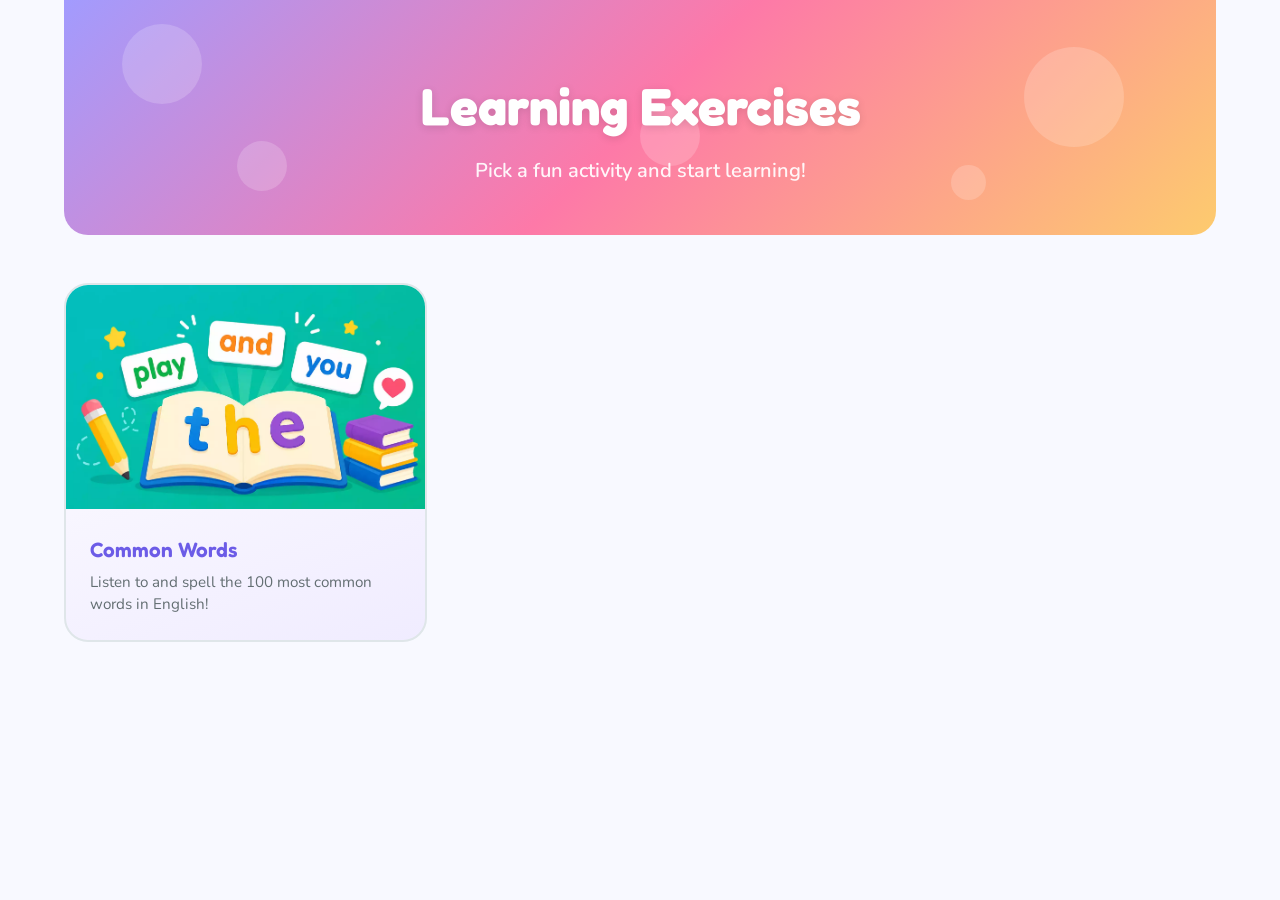
==== index.html @ 99190f54 "formatting Signed-off-by: temphemp <206565415+temphemp@users.noreply.github.com>" ====
<!doctype html>
<html lang="en">
    <head>
        <meta charset="UTF-8" />
        <meta name="viewport" content="width=device-width, initial-scale=1.0" />
        <title>Learning Exercises</title>
        <link rel="preconnect" href="https://fonts.googleapis.com" />
        <link rel="preconnect" href="https://fonts.gstatic.com" crossorigin />
        <link href="https://fonts.googleapis.com/css2?family=Fredoka:wght@400;500;600;700&family=Nunito:wght@400;600;700;800&display=swap" rel="stylesheet" />
        <link rel="stylesheet" href="style.css" />
    </head>
    <body>
        <div class="page-wrapper">
            <header class="hero">
                <div class="hero-bubbles">
                    <span class="bubble bubble-1"></span>
                    <span class="bubble bubble-2"></span>
                    <span class="bubble bubble-3"></span>
                    <span class="bubble bubble-4"></span>
                    <span class="bubble bubble-5"></span>
                </div>
                <h1 class="hero-title">Learning Exercises</h1>
                <p class="hero-subtitle">Pick a fun activity and start learning!</p>
            </header>

            <main class="card-grid">
                <article class="exercise-card">
                    <div class="card-image-wrapper">
                        <img src=".images/card-img/common-words.webp" alt="Common Words" class="card-image" />
                    </div>
                    <div class="card-body">
                        <h2 class="card-title">Common Words</h2>
                        <p class="card-description">Listen to and spell the 100 most common words in English!</p>
                    </div>
                </article>
            </main>
        </div>

        <script src="script.js"></script>
    </body>
</html>
---- style.css ----
/* ==========================================================
   Learning Site – Fun & Bubbly Theme
   ==========================================================
   Style tokens and patterns for a kid-friendly experience.
   See style-guide.md for full documentation.
   ========================================================== */

/* ---------- CSS Custom Properties (Design Tokens) ---------- */
:root {
  /* Primary palette – bright & cheerful */
  --color-primary:       #6C5CE7;
  --color-primary-light: #A29BFE;
  --color-primary-dark:  #5A4BD1;

  /* Accent palette – punchy pops */
  --color-accent-pink:   #FD79A8;
  --color-accent-yellow: #FDCB6E;
  --color-accent-green:  #00CEC9;
  --color-accent-orange: #E17055;
  --color-accent-blue:   #74B9FF;

  /* Neutrals */
  --color-bg:            #F8F9FF;
  --color-surface:       #FFFFFF;
  --color-text:          #2D3436;
  --color-text-muted:    #636E72;
  --color-border:        #DFE6E9;

  /* Gradients */
  --gradient-hero:  linear-gradient(135deg, #A29BFE 0%, #FD79A8 50%, #FDCB6E 100%);
  --gradient-card:  linear-gradient(160deg, #ffffff 0%, #f0ecff 100%);

  /* Typography */
  --font-heading: 'Fredoka', 'Nunito', sans-serif;
  --font-body:    'Nunito', 'Segoe UI', sans-serif;

  /* Spacing scale (8 px base) */
  --space-xs:  0.25rem;   /*  4 px */
  --space-sm:  0.5rem;    /*  8 px */
  --space-md:  1rem;      /* 16 px */
  --space-lg:  1.5rem;    /* 24 px */
  --space-xl:  2rem;      /* 32 px */
  --space-2xl: 3rem;      /* 48 px */
  --space-3xl: 4rem;      /* 64 px */

  /* Border radius – soft & round */
  --radius-sm:   0.5rem;
  --radius-md:   1rem;
  --radius-lg:   1.5rem;
  --radius-full: 50%;

  /* Shadows – layered for depth */
  --shadow-sm:   0 2px 4px rgba(0,0,0,0.06);
  --shadow-md:   0 4px 12px rgba(108,92,231,0.12);
  --shadow-lg:   0 8px 24px rgba(108,92,231,0.18);
  --shadow-pop:  0 12px 32px rgba(253,121,168,0.22);

  /* Transitions */
  --ease-bounce: cubic-bezier(0.34, 1.56, 0.64, 1);
  --transition-base: 0.3s var(--ease-bounce);
}

/* ---------- Reset & Base ---------- */
*,
*::before,
*::after {
  margin: 0;
  padding: 0;
  box-sizing: border-box;
}

html {
  font-size: 16px;
  scroll-behavior: smooth;
}

body {
  font-family: var(--font-body);
  background-color: var(--color-bg);
  color: var(--color-text);
  line-height: 1.6;
  -webkit-font-smoothing: antialiased;
  min-height: 100vh;
}

img {
  display: block;
  max-width: 100%;
  height: auto;
}

/* ---------- Page Wrapper ---------- */
.page-wrapper {
  max-width: 1200px;
  margin: 0 auto;
  padding: 0 var(--space-lg);
}

/* ---------- Hero / Header ---------- */
.hero {
  position: relative;
  text-align: center;
  padding: var(--space-3xl) var(--space-lg) var(--space-2xl);
  overflow: hidden;
  border-radius: 0 0 var(--radius-lg) var(--radius-lg);
  background: var(--gradient-hero);
  margin-bottom: var(--space-2xl);
}

.hero-title {
  font-family: var(--font-heading);
  font-size: clamp(2rem, 5vw, 3.25rem);
  font-weight: 700;
  color: #fff;
  text-shadow: 0 2px 8px rgba(0,0,0,0.12);
  position: relative;
  z-index: 2;
}

.hero-subtitle {
  font-family: var(--font-body);
  font-size: clamp(1rem, 2.5vw, 1.25rem);
  font-weight: 600;
  color: rgba(255,255,255,0.92);
  margin-top: var(--space-sm);
  position: relative;
  z-index: 2;
}

/* Floating bubble decorations */
.hero-bubbles {
  position: absolute;
  inset: 0;
  pointer-events: none;
  z-index: 1;
}

.bubble {
  position: absolute;
  border-radius: var(--radius-full);
  background: rgba(255,255,255,0.18);
  animation: float 6s ease-in-out infinite;
}

.bubble-1 { width: 80px; height: 80px; top: 10%; left:  5%; animation-delay: 0s;   }
.bubble-2 { width: 50px; height: 50px; top: 60%; left: 15%; animation-delay: 1.2s; }
.bubble-3 { width:100px; height:100px; top: 20%; right: 8%; animation-delay: 0.6s; }
.bubble-4 { width: 35px; height: 35px; top: 70%; right:20%; animation-delay: 2s;   }
.bubble-5 { width: 60px; height: 60px; top: 45%; left: 50%; animation-delay: 1.6s; }

@keyframes float {
  0%, 100% { transform: translateY(0) scale(1);   }
  50%      { transform: translateY(-18px) scale(1.05); }
}

/* ---------- Card Grid ---------- */
.card-grid {
  display: grid;
  grid-template-columns: repeat(auto-fill, minmax(280px, 1fr));
  gap: var(--space-xl);
  padding-bottom: var(--space-3xl);
}

/* ---------- Exercise Card ---------- */
.exercise-card {
  background: var(--gradient-card);
  border: 2px solid var(--color-border);
  border-radius: var(--radius-lg);
  overflow: hidden;
  transition: transform var(--transition-base),
              box-shadow var(--transition-base),
              border-color var(--transition-base);
  cursor: pointer;
}

.exercise-card:hover {
  transform: translateY(-6px) scale(1.02);
  box-shadow: var(--shadow-pop);
  border-color: var(--color-primary-light);
}

.exercise-card:active {
  transform: translateY(-2px) scale(0.99);
}

/* Card image area */
.card-image-wrapper {
  width: 100%;
  aspect-ratio: 16 / 10;
  overflow: hidden;
  background: var(--color-bg);
  display: flex;
  align-items: center;
  justify-content: center;
}

.card-image {
  width: 100%;
  height: 100%;
  object-fit: cover;
  transition: transform var(--transition-base);
}

.exercise-card:hover .card-image {
  transform: scale(1.08);
}

/* Card body */
.card-body {
  padding: var(--space-lg);
}

.card-title {
  font-family: var(--font-heading);
  font-size: 1.3rem;
  font-weight: 600;
  color: var(--color-primary);
  margin-bottom: var(--space-xs);
}

.card-description {
  font-size: 0.95rem;
  color: var(--color-text-muted);
  line-height: 1.5;
}

/* Card accent stripe (top colour per card via data attribute) */
.exercise-card:nth-child(6n+1) .card-image-wrapper { background: linear-gradient(135deg, #DFE6FF, #F0ECFF); }
.exercise-card:nth-child(6n+2) .card-image-wrapper { background: linear-gradient(135deg, #FFE0EC, #FFF0F5); }
.exercise-card:nth-child(6n+3) .card-image-wrapper { background: linear-gradient(135deg, #E0F8F7, #F0FFFE); }
.exercise-card:nth-child(6n+4) .card-image-wrapper { background: linear-gradient(135deg, #FFF4D6, #FFFDF0); }
.exercise-card:nth-child(6n+5) .card-image-wrapper { background: linear-gradient(135deg, #DFF6FF, #F0FBFF); }
.exercise-card:nth-child(6n+6) .card-image-wrapper { background: linear-gradient(135deg, #FFE8D6, #FFF5EE); }

/* Alternate card title colours for variety */
.exercise-card:nth-child(6n+2) .card-title { color: var(--color-accent-pink);   }
.exercise-card:nth-child(6n+3) .card-title { color: var(--color-accent-green);  }
.exercise-card:nth-child(6n+4) .card-title { color: var(--color-accent-yellow); }
.exercise-card:nth-child(6n+5) .card-title { color: var(--color-accent-blue);   }
.exercise-card:nth-child(6n+6) .card-title { color: var(--color-accent-orange); }

/* ---------- Responsive ---------- */
@media (max-width: 640px) {
  .hero {
    padding: var(--space-2xl) var(--space-md) var(--space-xl);
  }

  .card-grid {
    grid-template-columns: 1fr;
    gap: var(--space-lg);
  }
}

@media (min-width: 641px) and (max-width: 960px) {
  .card-grid {
    grid-template-columns: repeat(2, 1fr);
  }
}
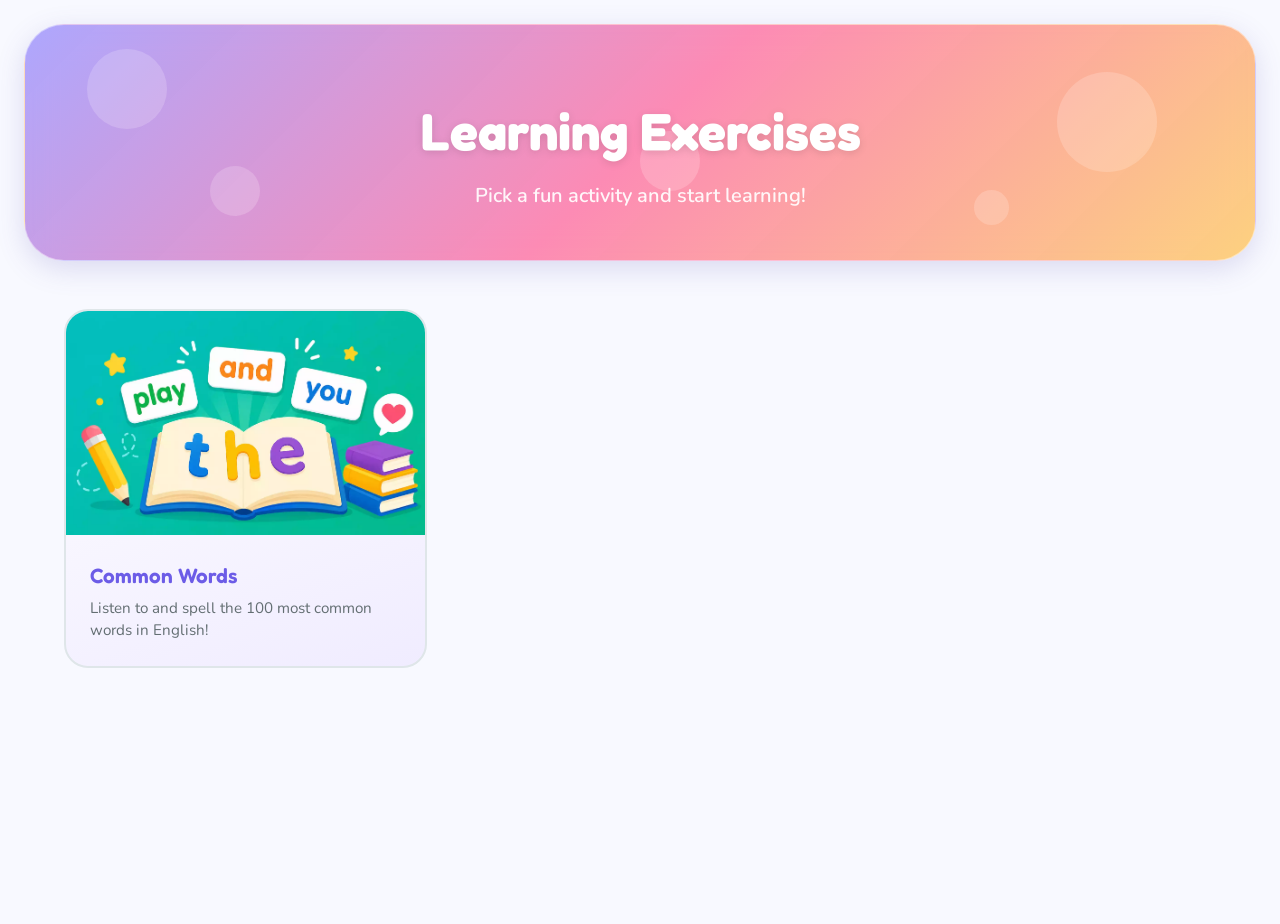
==== commit d3bd7212: "codex header sticky and collapse Signed-off-by: temphemp <206565415+temphemp@users.noreply.github.co" ====
--- a/index.html
+++ b/index.html
@@ -11,7 +11,7 @@
     </head>
     <body>
         <div class="page-wrapper">
-            <header class="hero">
+            <header class="hero" tabindex="0" role="button" aria-expanded="true" aria-label="Learning Exercises header. Select to expand or collapse.">
                 <div class="hero-bubbles">
                     <span class="bubble bubble-1"></span>
                     <span class="bubble bubble-2"></span>
--- a/style.css
+++ b/style.css
@@ -58,6 +58,7 @@
   /* Transitions */
   --ease-bounce: cubic-bezier(0.34, 1.56, 0.64, 1);
   --transition-base: 0.3s var(--ease-bounce);
+  --header-inset: clamp(0.75rem, 2vw, 1.5rem);
 }
 
 /* ---------- Reset & Base ---------- */
@@ -81,6 +82,9 @@
   line-height: 1.6;
   -webkit-font-smoothing: antialiased;
   min-height: 100vh;
+  overflow-x: hidden;
+  /* Keep scroll position stable while the sticky header changes height. */
+  overflow-anchor: none;
 }
 
 img {
@@ -99,12 +103,36 @@
 /* ---------- Hero / Header ---------- */
 .hero {
   position: relative;
+  z-index: 10;
+  top: var(--header-inset);
+  width: calc(100vw - (2 * var(--header-inset)));
+  margin: var(--header-inset) calc(50% - 50vw + var(--header-inset)) var(--space-2xl);
   text-align: center;
   padding: var(--space-3xl) var(--space-lg) var(--space-2xl);
   overflow: hidden;
-  border-radius: 0 0 var(--radius-lg) var(--radius-lg);
-  background: var(--gradient-hero);
-  margin-bottom: var(--space-2xl);
+  cursor: pointer;
+  border: 1px solid rgba(255, 255, 255, 0.42);
+  border-radius: clamp(1.5rem, 4vw, 2.5rem);
+  background: linear-gradient(135deg, rgba(162, 155, 254, 0.88) 0%, rgba(253, 121, 168, 0.86) 50%, rgba(253, 203, 110, 0.88) 100%);
+  box-shadow: 0 8px 28px rgba(88, 75, 170, 0.18);
+  backdrop-filter: blur(18px) saturate(130%);
+  -webkit-backdrop-filter: blur(18px) saturate(130%);
+  transition: padding 0.42s ease, border-radius 0.42s ease, margin-bottom 0.42s ease,
+              box-shadow 0.42s ease, background-color 0.42s ease;
+}
+
+@supports (position: sticky) {
+  .hero {
+    position: sticky;
+  }
+}
+
+.hero.is-collapsed {
+  padding: clamp(0.7rem, 1.6vw, 0.95rem) var(--space-lg);
+  /* A finite radius avoids the delayed, clamped animation of 999px. */
+  border-radius: 2rem;
+  margin-bottom: var(--space-lg);
+  box-shadow: 0 6px 20px rgba(88, 75, 170, 0.2);
 }
 
 .hero-title {
@@ -115,6 +143,13 @@
   text-shadow: 0 2px 8px rgba(0,0,0,0.12);
   position: relative;
   z-index: 2;
+  transition: font-size 0.42s ease, letter-spacing 0.42s ease;
+}
+
+.hero.is-collapsed .hero-title {
+  font-size: clamp(1.25rem, 2.5vw, 1.6rem);
+  line-height: 1.2;
+  letter-spacing: 0.01em;
 }
 
 .hero-subtitle {
@@ -125,6 +160,16 @@
   margin-top: var(--space-sm);
   position: relative;
   z-index: 2;
+  max-height: 4rem;
+  overflow: hidden;
+  transition: max-height 0.32s ease, margin 0.32s ease, opacity 0.22s ease, transform 0.32s ease;
+}
+
+.hero.is-collapsed .hero-subtitle {
+  max-height: 0;
+  margin-top: 0;
+  opacity: 0;
+  transform: translateY(-0.5rem);
 }
 
 /* Floating bubble decorations */
@@ -133,6 +178,11 @@
   inset: 0;
   pointer-events: none;
   z-index: 1;
+  transition: opacity 0.25s ease;
+}
+
+.hero.is-collapsed .hero-bubbles {
+  opacity: 0;
 }
 
 .bubble {
@@ -245,12 +295,33 @@
     padding: var(--space-2xl) var(--space-md) var(--space-xl);
   }
 
+  .hero.is-collapsed {
+    padding: 0.7rem var(--space-md);
+  }
+
   .card-grid {
     grid-template-columns: 1fr;
     gap: var(--space-lg);
   }
 }
 
+@media (prefers-reduced-motion: reduce) {
+  html {
+    scroll-behavior: auto;
+  }
+
+  .hero,
+  .hero-title,
+  .hero-subtitle,
+  .hero-bubbles {
+    transition: none;
+  }
+
+  .bubble {
+    animation: none;
+  }
+}
+
 @media (min-width: 641px) and (max-width: 960px) {
   .card-grid {
     grid-template-columns: repeat(2, 1fr);
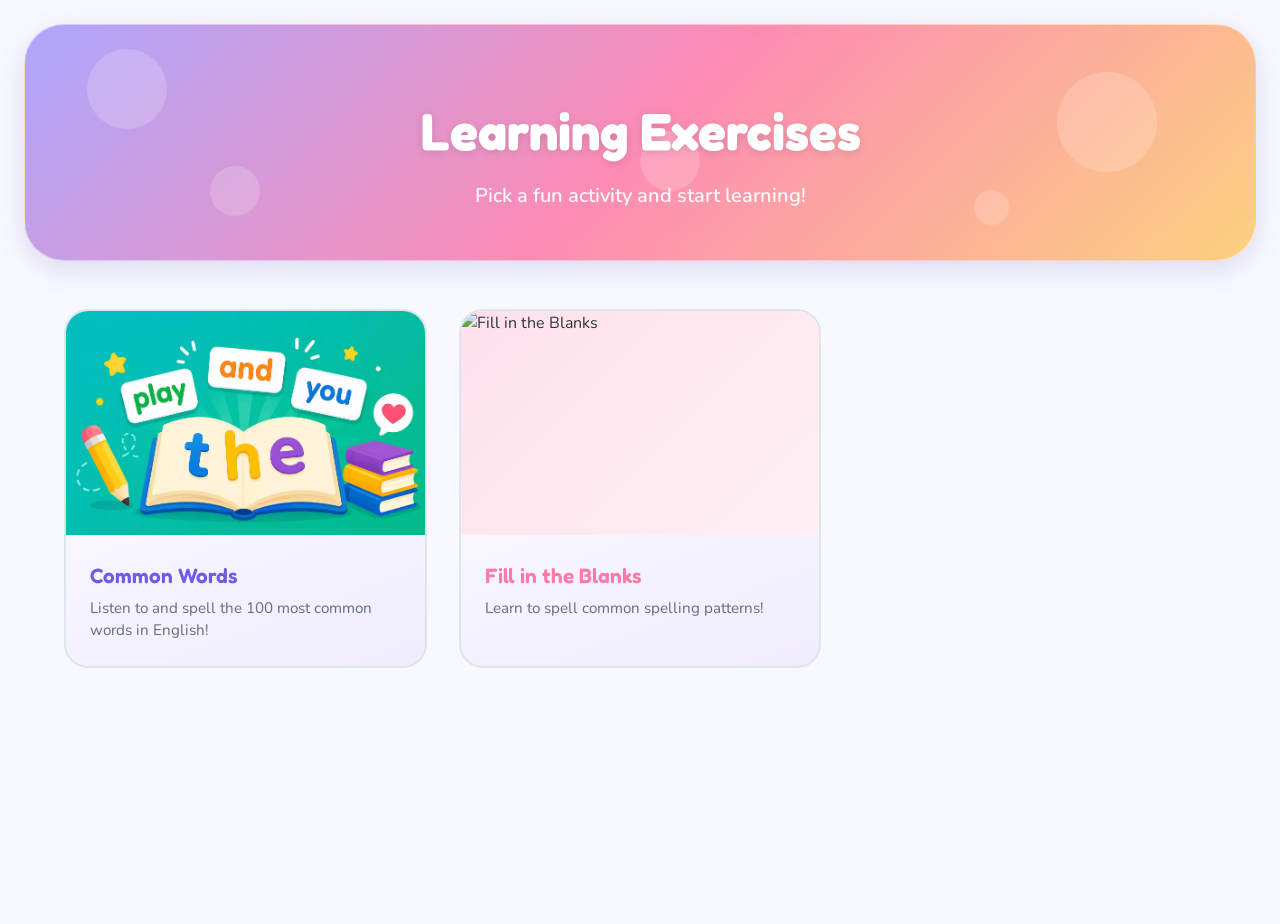
==== commit e0b25226: "fill in the blanks index page Signed-off-by: temphemp <206565415+temphemp@users.noreply.github.com>" ====
--- a/index.html
+++ b/index.html
@@ -4,6 +4,7 @@
         <meta charset="UTF-8" />
         <meta name="viewport" content="width=device-width, initial-scale=1.0" />
         <title>Learning Exercises</title>
+        <link rel="icon" href="data:image/svg+xml,<svg xmlns=%22http://www.w3.org/2000/svg%22 viewBox=%220 0 100 100%22><text y=%22.9em%22 font-size=%2290%22>📖</text></svg>" />
         <link rel="preconnect" href="https://fonts.googleapis.com" />
         <link rel="preconnect" href="https://fonts.gstatic.com" crossorigin />
         <link href="https://fonts.googleapis.com/css2?family=Fredoka:wght@400;500;600;700&family=Nunito:wght@400;600;700;800&display=swap" rel="stylesheet" />
@@ -11,31 +12,35 @@
     </head>
     <body>
         <div class="page-wrapper">
-            <header class="hero" tabindex="0" role="button" aria-expanded="true" aria-label="Learning Exercises header. Select to expand or collapse.">
-                <div class="hero-bubbles">
-                    <span class="bubble bubble-1"></span>
-                    <span class="bubble bubble-2"></span>
-                    <span class="bubble bubble-3"></span>
-                    <span class="bubble bubble-4"></span>
-                    <span class="bubble bubble-5"></span>
-                </div>
-                <h1 class="hero-title">Learning Exercises</h1>
-                <p class="hero-subtitle">Pick a fun activity and start learning!</p>
-            </header>
+            <learning-header
+                title="Learning Exercises"
+                subtitle="Pick a fun activity and start learning!"
+            ></learning-header>
 
             <main class="card-grid">
-                <article class="exercise-card">
+                <a class="exercise-card exercise-card-link" href="common-words.html" aria-label="Open the Common Words exercise">
                     <div class="card-image-wrapper">
-                        <img src=".images/card-img/common-words.webp" alt="Common Words" class="card-image" />
+                        <img src="static/images/card-img/common-words.webp" alt="Common Words" class="card-image" />
                     </div>
                     <div class="card-body">
                         <h2 class="card-title">Common Words</h2>
                         <p class="card-description">Listen to and spell the 100 most common words in English!</p>
                     </div>
-                </article>
+                </a>
+
+                <a class="exercise-card exercise-card-link" href="fill-in-the-blanks/" aria-label="Open the Fill in the Blanks exercises">
+                    <div class="card-image-wrapper">
+                        <img src="static/images/card-img/fill-in-the-blanks.webp" alt="Fill in the Blanks" class="card-image" />
+                    </div>
+                    <div class="card-body">
+                        <h2 class="card-title">Fill in the Blanks</h2>
+                        <p class="card-description">Learn to spell common spelling patterns!</p>
+                    </div>
+                </a>
             </main>
         </div>
 
-        <script src="script.js"></script>
+        <script src="components/learning-header.js" defer></script>
+        <script src="script.js" defer></script>
     </body>
 </html>
--- a/style.css
+++ b/style.css
@@ -101,12 +101,30 @@
 }
 
 /* ---------- Hero / Header ---------- */
-.hero {
+learning-header {
   position: relative;
   z-index: 10;
   top: var(--header-inset);
+  display: block;
   width: calc(100vw - (2 * var(--header-inset)));
   margin: var(--header-inset) calc(50% - 50vw + var(--header-inset)) var(--space-2xl);
+  transition: margin-bottom 0.42s ease;
+}
+
+@supports (position: sticky) {
+  learning-header {
+    position: sticky;
+  }
+}
+
+learning-header.is-collapsed {
+  margin-bottom: var(--space-lg);
+}
+
+.hero {
+  position: relative;
+  width: 100%;
+  margin: 0;
   text-align: center;
   padding: var(--space-3xl) var(--space-lg) var(--space-2xl);
   overflow: hidden;
@@ -115,23 +133,18 @@
   border-radius: clamp(1.5rem, 4vw, 2.5rem);
   background: linear-gradient(135deg, rgba(162, 155, 254, 0.88) 0%, rgba(253, 121, 168, 0.86) 50%, rgba(253, 203, 110, 0.88) 100%);
   box-shadow: 0 8px 28px rgba(88, 75, 170, 0.18);
-  backdrop-filter: blur(18px) saturate(130%);
-  -webkit-backdrop-filter: blur(18px) saturate(130%);
-  transition: padding 0.42s ease, border-radius 0.42s ease, margin-bottom 0.42s ease,
-              box-shadow 0.42s ease, background-color 0.42s ease;
-}
-
-@supports (position: sticky) {
-  .hero {
-    position: sticky;
-  }
+  backdrop-filter: blur(12px) saturate(130%);
+  -webkit-backdrop-filter: blur(12px) saturate(130%);
+  contain: layout style;
+  will-change: padding, box-shadow;
+  transition: padding 0.42s ease, border-radius 0.42s ease,
+              box-shadow 0.42s ease;
 }
 
 .hero.is-collapsed {
   padding: clamp(0.7rem, 1.6vw, 0.95rem) var(--space-lg);
   /* A finite radius avoids the delayed, clamped animation of 999px. */
   border-radius: 2rem;
-  margin-bottom: var(--space-lg);
   box-shadow: 0 6px 20px rgba(88, 75, 170, 0.2);
 }
 
@@ -143,11 +156,12 @@
   text-shadow: 0 2px 8px rgba(0,0,0,0.12);
   position: relative;
   z-index: 2;
-  transition: font-size 0.42s ease, letter-spacing 0.42s ease;
+  will-change: transform;
+  transition: transform 0.42s ease;
 }
 
 .hero.is-collapsed .hero-title {
-  font-size: clamp(1.25rem, 2.5vw, 1.6rem);
+  transform: scale(0.55);
   line-height: 1.2;
   letter-spacing: 0.01em;
 }
@@ -162,6 +176,7 @@
   z-index: 2;
   max-height: 4rem;
   overflow: hidden;
+  will-change: max-height, opacity, transform;
   transition: max-height 0.32s ease, margin 0.32s ease, opacity 0.22s ease, transform 0.32s ease;
 }
 
@@ -178,6 +193,7 @@
   inset: 0;
   pointer-events: none;
   z-index: 1;
+  will-change: opacity;
   transition: opacity 0.25s ease;
 }
 
@@ -189,6 +205,8 @@
   position: absolute;
   border-radius: var(--radius-full);
   background: rgba(255,255,255,0.18);
+  will-change: transform;
+  transform: translateZ(0);
   animation: float 6s ease-in-out infinite;
 }
 
@@ -223,6 +241,11 @@
   cursor: pointer;
 }
 
+.exercise-card-link {
+  color: inherit;
+  text-decoration: none;
+}
+
 .exercise-card:hover {
   transform: translateY(-6px) scale(1.02);
   box-shadow: var(--shadow-pop);
@@ -327,3 +350,373 @@
     grid-template-columns: repeat(2, 1fr);
   }
 }
+
+/* ---------- Common Words Exercise ---------- */
+.exercise-page {
+  max-width: 900px;
+}
+
+.exercise-intro {
+  max-width: 46rem;
+  margin: 0 auto var(--space-xl);
+  text-align: center;
+  color: var(--color-text-muted);
+  font-size: 1.05rem;
+  font-weight: 600;
+}
+
+.word-list {
+  display: grid;
+  grid-template-columns: repeat(2, minmax(0, 1fr));
+  gap: var(--space-md);
+  margin: 0;
+  padding: 0;
+  list-style: none;
+  counter-reset: common-words;
+  scroll-margin-top: 5rem;
+}
+
+.word-item {
+  display: grid;
+  grid-template-columns: 2.5rem auto minmax(5.5rem, 1fr);
+  align-items: center;
+  gap: var(--space-sm);
+  min-height: 4.5rem;
+  padding: var(--space-sm) var(--space-md);
+  border: 2px solid var(--color-border);
+  border-radius: var(--radius-md);
+  background: var(--color-surface);
+  box-shadow: var(--shadow-sm);
+  counter-increment: common-words;
+}
+
+.word-item.is-revealed {
+  grid-template-columns: 2.5rem auto minmax(0, 1fr) auto;
+  min-height: 4rem;
+}
+
+.word-item::before {
+  content: counter(common-words);
+  display: grid;
+  width: 2.25rem;
+  height: 2.25rem;
+  place-items: center;
+  border-radius: var(--radius-full);
+  color: var(--color-primary-dark);
+  background: #f0ecff;
+  font-family: var(--font-heading);
+  font-weight: 700;
+}
+
+.speak-button {
+  display: inline-grid;
+  width: 2.75rem;
+  height: 2.75rem;
+  place-items: center;
+  border: 0;
+  border-radius: var(--radius-full);
+  color: #fff;
+  background: var(--color-primary);
+  box-shadow: var(--shadow-md);
+  cursor: pointer;
+  transition: transform var(--transition-base), background-color var(--transition-base), box-shadow var(--transition-base);
+}
+
+.speak-button:hover,
+.speak-button:focus-visible {
+  background: var(--color-primary-dark);
+  box-shadow: var(--shadow-pop);
+  transform: translateY(-2px) scale(1.07);
+}
+
+.speak-button:active,
+.speak-button.is-speaking {
+  background: var(--color-accent-pink);
+  transform: scale(0.96);
+}
+
+.word-answer {
+  grid-column: 3;
+  grid-row: 1;
+  color: var(--color-text);
+  font-family: var(--font-heading);
+  font-size: clamp(1.35rem, 3vw, 1.75rem);
+  font-weight: 600;
+  letter-spacing: 0.03em;
+  text-align: center;
+}
+
+.answer-actions {
+  display: flex;
+  grid-column: 4;
+  grid-row: 1;
+  gap: var(--space-xs);
+}
+
+.answer-choice {
+  display: grid;
+  width: 2.5rem;
+  height: 2.5rem;
+  place-items: center;
+  border: 2px solid currentColor;
+  border-radius: var(--radius-full);
+  background: var(--color-surface);
+  box-shadow: var(--shadow-sm);
+  cursor: pointer;
+  font-family: var(--font-heading);
+  font-size: 1.35rem;
+  font-weight: 700;
+  line-height: 1;
+  transition: transform var(--transition-base), background-color var(--transition-base), color var(--transition-base), opacity var(--transition-base);
+}
+
+.answer-choice:hover,
+.answer-choice:focus-visible {
+  transform: scale(1.1);
+}
+
+.answer-choice--correct {
+  color: #008f8b;
+}
+
+.answer-choice--incorrect {
+  color: #c65b45;
+}
+
+.answer-choice.is-selected {
+  color: #fff;
+  transform: scale(1.05);
+}
+
+.answer-choice--correct.is-selected {
+  background: var(--color-accent-green);
+}
+
+.answer-choice--incorrect.is-selected {
+  background: var(--color-accent-orange);
+}
+
+.answer-choice:disabled:not(.is-selected) {
+  border-color: #c8d0d3;
+  color: #aab4b8;
+  background: #f3f5f6;
+  box-shadow: none;
+  cursor: not-allowed;
+  opacity: 0.75;
+}
+
+.word-item.needs-marking {
+  border-color: var(--color-accent-orange);
+  background: #fff8ed;
+  box-shadow: 0 0 0 4px rgba(225, 112, 85, 0.16), var(--shadow-sm);
+}
+
+.word-item.needs-marking:focus {
+  outline: 3px solid var(--color-accent-orange);
+  outline-offset: 3px;
+}
+
+.reveal-area {
+  display: flex;
+  justify-content: center;
+  flex-wrap: wrap;
+  gap: var(--space-md);
+  padding: var(--space-2xl) 0 var(--space-3xl);
+}
+
+.btn {
+  display: inline-flex;
+  align-items: center;
+  justify-content: center;
+  gap: var(--space-sm);
+  min-height: 3rem;
+  padding: var(--space-sm) var(--space-lg);
+  border: 0;
+  border-radius: 999px;
+  color: #fff;
+  background: var(--color-primary);
+  box-shadow: var(--shadow-md);
+  cursor: pointer;
+  font-family: var(--font-heading);
+  font-size: 1.05rem;
+  font-weight: 600;
+  transition: all var(--transition-base);
+}
+
+.btn:hover,
+.btn:focus-visible {
+  background: var(--color-primary-dark);
+  box-shadow: var(--shadow-pop);
+  transform: translateY(-2px) scale(1.04);
+}
+
+.btn:disabled {
+  background: var(--color-accent-green);
+  cursor: default;
+  opacity: 1;
+  transform: none;
+}
+
+.btn--tally:disabled {
+  background: var(--color-primary-light);
+  color: rgba(255, 255, 255, 0.82);
+}
+
+.score-dialog {
+  position: fixed;
+  inset: 0;
+  width: min(90vw, 32rem);
+  max-height: calc(100vh - 2rem);
+  margin: auto;
+  overflow: hidden;
+  border: 0;
+  border-radius: var(--radius-lg);
+  padding: var(--space-2xl);
+  color: var(--color-text);
+  text-align: center;
+  background: var(--color-surface);
+  box-shadow: var(--shadow-lg);
+}
+
+.score-dialog > :not(.confetti-layer) {
+  position: relative;
+  z-index: 2;
+}
+
+.score-dialog::backdrop {
+  background: rgba(45, 52, 54, 0.42);
+  backdrop-filter: blur(4px);
+}
+
+.score-kicker {
+  margin-bottom: var(--space-xs);
+  color: var(--color-primary);
+  font-size: 0.95rem;
+  font-weight: 800;
+  text-transform: uppercase;
+  letter-spacing: 0.07em;
+}
+
+.score-dialog h2 {
+  position: relative;
+  font-family: var(--font-heading);
+  font-size: clamp(1.8rem, 5vw, 2.5rem);
+  line-height: 1.15;
+}
+
+.score-total {
+  position: relative;
+  margin: var(--space-sm) 0;
+  color: var(--color-accent-pink);
+  font-family: var(--font-heading);
+  font-size: clamp(2.5rem, 9vw, 4rem);
+  font-weight: 700;
+  line-height: 1;
+}
+
+.score-message {
+  position: relative;
+  margin: 0 auto var(--space-lg);
+  color: var(--color-text-muted);
+  font-size: 1.05rem;
+  font-weight: 600;
+}
+
+.dialog-close {
+  position: absolute;
+  z-index: 2;
+  top: var(--space-sm);
+  right: var(--space-sm);
+  display: grid;
+  width: 2.25rem;
+  height: 2.25rem;
+  place-items: center;
+  border: 0;
+  border-radius: var(--radius-full);
+  color: var(--color-text-muted);
+  background: #f1f0ff;
+  cursor: pointer;
+  font-size: 1.5rem;
+  line-height: 1;
+}
+
+.dialog-close:hover,
+.dialog-close:focus-visible {
+  color: #fff;
+  background: var(--color-accent-pink);
+}
+
+.confetti-layer {
+  position: absolute;
+  z-index: 1;
+  inset: 0;
+  pointer-events: none;
+}
+
+.confetti-piece {
+  position: absolute;
+  top: -1.25rem;
+  left: var(--confetti-left);
+  width: 0.6rem;
+  height: 1rem;
+  border-radius: 0.15rem;
+  background: var(--confetti-color);
+  animation: confetti-fall var(--confetti-duration) ease-in forwards;
+  animation-delay: var(--confetti-delay);
+}
+
+.sr-only {
+  position: absolute;
+  width: 1px;
+  height: 1px;
+  padding: 0;
+  margin: -1px;
+  overflow: hidden;
+  clip: rect(0, 0, 0, 0);
+  white-space: nowrap;
+  border: 0;
+}
+
+@keyframes confetti-fall {
+  to {
+    transform: translate(var(--confetti-drift), 27rem) rotate(720deg);
+    opacity: 0;
+  }
+}
+
+@media (max-width: 640px) {
+  .word-list {
+    grid-template-columns: 1fr;
+  }
+
+  .word-item {
+    grid-template-columns: 2.25rem auto minmax(5rem, 1fr);
+    min-height: 4rem;
+    padding: var(--space-sm);
+  }
+
+  .word-item.is-revealed {
+    grid-template-columns: 2.25rem auto minmax(0, 1fr) auto;
+  }
+
+  .answer-choice {
+    width: 2.25rem;
+    height: 2.25rem;
+  }
+
+  .exercise-intro {
+    font-size: 1rem;
+  }
+}
+
+@media (prefers-reduced-motion: reduce) {
+  .speak-button,
+  .btn,
+  .answer-choice {
+    transition: none;
+  }
+
+  .confetti-piece {
+    animation: none;
+  }
+}
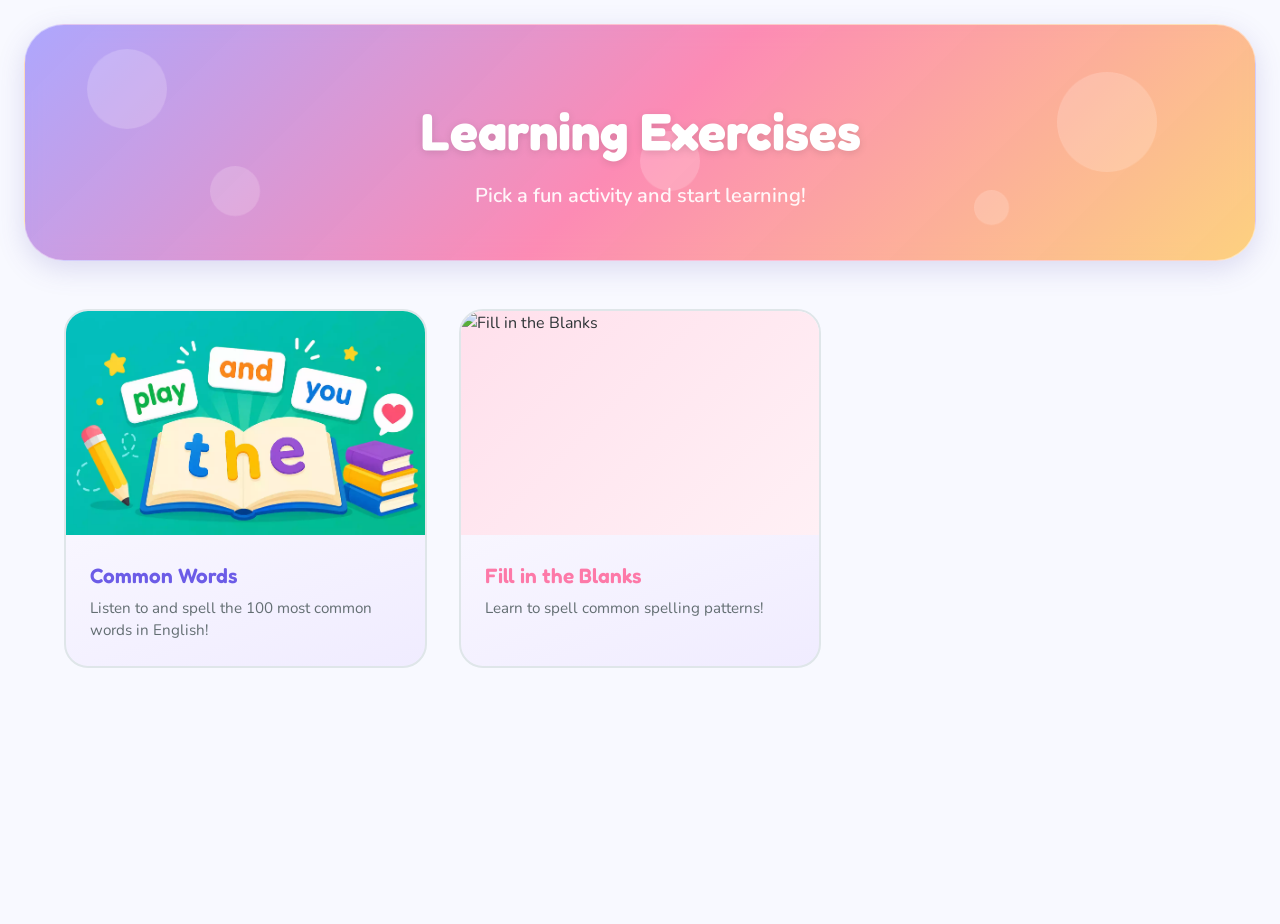
==== commit c3e8d6f8: "ending-l fitb Signed-off-by: temphemp <206565415+temphemp@users.noreply.github.com>" ====
--- a/index.html
+++ b/index.html
@@ -7,8 +7,12 @@
         <link rel="icon" href="data:image/svg+xml,<svg xmlns=%22http://www.w3.org/2000/svg%22 viewBox=%220 0 100 100%22><text y=%22.9em%22 font-size=%2290%22>📖</text></svg>" />
         <link rel="preconnect" href="https://fonts.googleapis.com" />
         <link rel="preconnect" href="https://fonts.gstatic.com" crossorigin />
+        <link rel="preload" href="style.css" as="style" />
+        <link rel="preload" href="static/images/card-img/common-words.webp" as="image" type="image/webp" fetchpriority="high" />
+        <link rel="stylesheet" href="style.css" />
         <link href="https://fonts.googleapis.com/css2?family=Fredoka:wght@400;500;600;700&family=Nunito:wght@400;600;700;800&display=swap" rel="stylesheet" />
-        <link rel="stylesheet" href="style.css" />
+        <link rel="preload" href="components/learning-header.js" as="script" />
+        <link rel="preload" href="script.js" as="script" />
     </head>
     <body>
         <div class="page-wrapper">
@@ -20,7 +24,7 @@
             <main class="card-grid">
                 <a class="exercise-card exercise-card-link" href="common-words.html" aria-label="Open the Common Words exercise">
                     <div class="card-image-wrapper">
-                        <img src="static/images/card-img/common-words.webp" alt="Common Words" class="card-image" />
+                        <img src="static/images/card-img/common-words.webp" alt="Common Words" class="card-image" fetchpriority="high" decoding="async" />
                     </div>
                     <div class="card-body">
                         <h2 class="card-title">Common Words</h2>
@@ -30,7 +34,7 @@
 
                 <a class="exercise-card exercise-card-link" href="fill-in-the-blanks/" aria-label="Open the Fill in the Blanks exercises">
                     <div class="card-image-wrapper">
-                        <img src="static/images/card-img/fill-in-the-blanks.webp" alt="Fill in the Blanks" class="card-image" />
+                        <img src="static/images/card-img/fill-in-the-blanks.webp" alt="Fill in the Blanks" class="card-image" fetchpriority="low" loading="lazy" decoding="async" />
                     </div>
                     <div class="card-body">
                         <h2 class="card-title">Fill in the Blanks</h2>
--- a/style.css
+++ b/style.css
@@ -562,30 +562,35 @@
   color: rgba(255, 255, 255, 0.82);
 }
 
-.score-dialog {
+.app-dialog {
   position: fixed;
   inset: 0;
   width: min(90vw, 32rem);
   max-height: calc(100vh - 2rem);
   margin: auto;
-  overflow: hidden;
-  border: 0;
-  border-radius: var(--radius-lg);
-  padding: var(--space-2xl);
+  overflow: auto;
+  border: 2px solid var(--color-primary-light);
+  border-radius: var(--radius-md);
+  padding: var(--space-xl);
   color: var(--color-text);
-  text-align: center;
   background: var(--color-surface);
   box-shadow: var(--shadow-lg);
 }
 
-.score-dialog > :not(.confetti-layer) {
+.app-dialog > :not(.confetti-layer):not(.dialog-close) {
   position: relative;
   z-index: 2;
 }
 
-.score-dialog::backdrop {
-  background: rgba(45, 52, 54, 0.42);
+.app-dialog::backdrop {
+  background: rgba(45, 52, 54, 0.45);
   backdrop-filter: blur(4px);
+}
+
+.score-dialog {
+  overflow: hidden;
+  padding: var(--space-2xl);
+  text-align: center;
 }
 
 .score-kicker {
@@ -624,7 +629,7 @@
 
 .dialog-close {
   position: absolute;
-  z-index: 2;
+  z-index: 3;
   top: var(--space-sm);
   right: var(--space-sm);
   display: grid;
--- a/style.css
+++ b/style.css
@@ -562,30 +562,35 @@
   color: rgba(255, 255, 255, 0.82);
 }
 
-.score-dialog {
+.app-dialog {
   position: fixed;
   inset: 0;
   width: min(90vw, 32rem);
   max-height: calc(100vh - 2rem);
   margin: auto;
-  overflow: hidden;
-  border: 0;
-  border-radius: var(--radius-lg);
-  padding: var(--space-2xl);
+  overflow: auto;
+  border: 2px solid var(--color-primary-light);
+  border-radius: var(--radius-md);
+  padding: var(--space-xl);
   color: var(--color-text);
-  text-align: center;
   background: var(--color-surface);
   box-shadow: var(--shadow-lg);
 }
 
-.score-dialog > :not(.confetti-layer) {
+.app-dialog > :not(.confetti-layer):not(.dialog-close) {
   position: relative;
   z-index: 2;
 }
 
-.score-dialog::backdrop {
-  background: rgba(45, 52, 54, 0.42);
+.app-dialog::backdrop {
+  background: rgba(45, 52, 54, 0.45);
   backdrop-filter: blur(4px);
+}
+
+.score-dialog {
+  overflow: hidden;
+  padding: var(--space-2xl);
+  text-align: center;
 }
 
 .score-kicker {
@@ -624,7 +629,7 @@
 
 .dialog-close {
   position: absolute;
-  z-index: 2;
+  z-index: 3;
   top: var(--space-sm);
   right: var(--space-sm);
   display: grid;
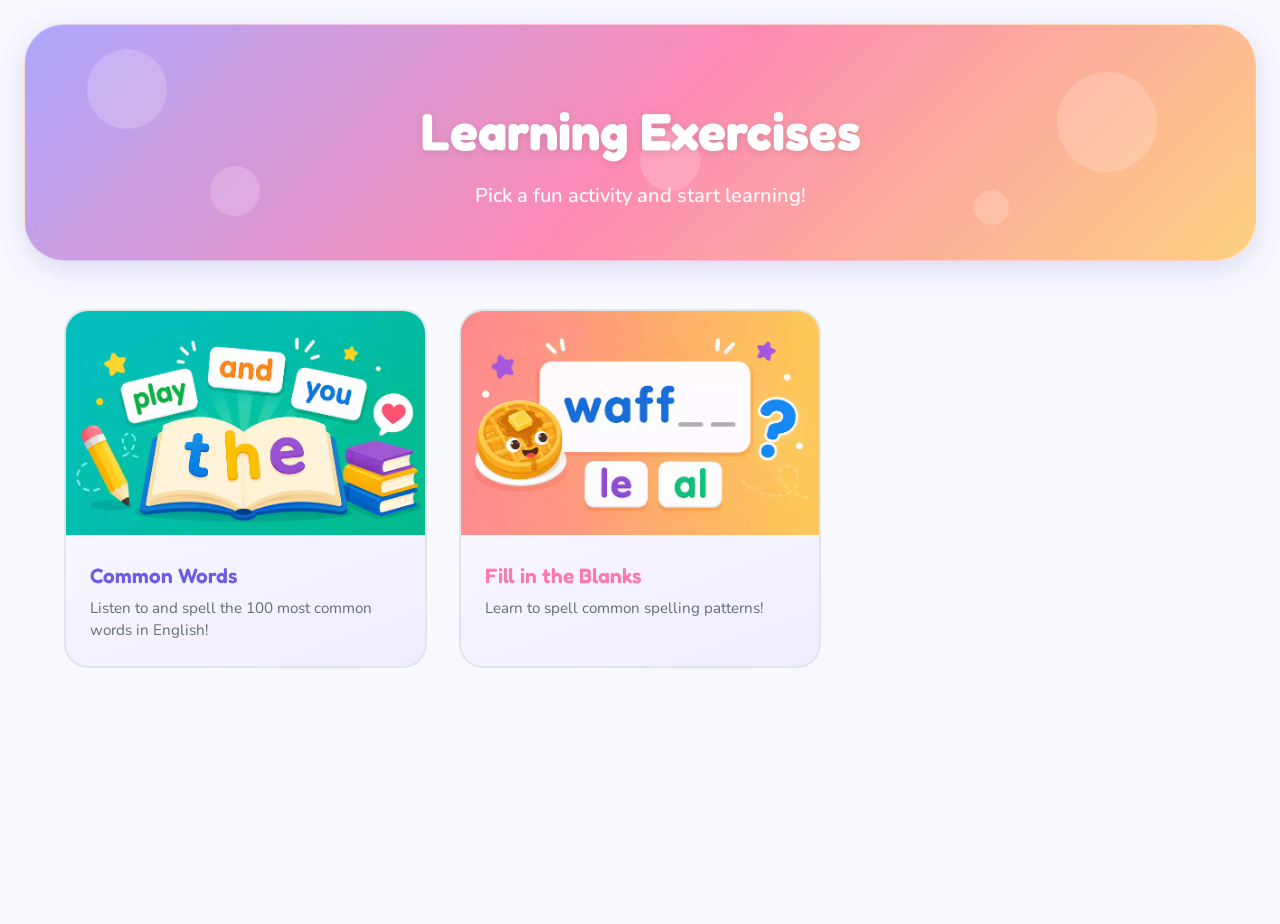
==== commit 1fb6e20d: "collapsed only header, confetti component, ending-l round progress bar, ending-l action buttons, sim" ====
--- a/index.html
+++ b/index.html
@@ -7,12 +7,12 @@
         <link rel="icon" href="data:image/svg+xml,<svg xmlns=%22http://www.w3.org/2000/svg%22 viewBox=%220 0 100 100%22><text y=%22.9em%22 font-size=%2290%22>📖</text></svg>" />
         <link rel="preconnect" href="https://fonts.googleapis.com" />
         <link rel="preconnect" href="https://fonts.gstatic.com" crossorigin />
+
         <link rel="preload" href="style.css" as="style" />
-        <link rel="preload" href="static/images/card-img/common-words.webp" as="image" type="image/webp" fetchpriority="high" />
+        <link rel="preload" href="components/learning-header.js" as="script" />
+
         <link rel="stylesheet" href="style.css" />
         <link href="https://fonts.googleapis.com/css2?family=Fredoka:wght@400;500;600;700&family=Nunito:wght@400;600;700;800&display=swap" rel="stylesheet" />
-        <link rel="preload" href="components/learning-header.js" as="script" />
-        <link rel="preload" href="script.js" as="script" />
     </head>
     <body>
         <div class="page-wrapper">
--- a/style.css
+++ b/style.css
@@ -19,6 +19,13 @@
   --color-accent-orange: #E17055;
   --color-accent-blue:   #74B9FF;
 
+  /* Derived accent shades – darkened variants that keep 4.5:1 contrast
+     as text/hover fills on top of the raw accent colours. */
+  --color-accent-pink-dark:   #D6407E;
+  --color-accent-green-dark:  #00B3AE;
+  --color-accent-yellow-dark: #E0A83E;
+  --color-accent-blue-dark:   #1C72C4;
+
   /* Neutrals */
   --color-bg:            #F8F9FF;
   --color-surface:       #FFFFFF;
@@ -28,11 +35,12 @@
 
   /* Gradients */
   --gradient-hero:  linear-gradient(135deg, #A29BFE 0%, #FD79A8 50%, #FDCB6E 100%);
+  --gradient-hero-glass: linear-gradient(135deg, rgba(162,155,254,0.88) 0%, rgba(253,121,168,0.86) 50%, rgba(253,203,110,0.88) 100%);
   --gradient-card:  linear-gradient(160deg, #ffffff 0%, #f0ecff 100%);
 
   /* Typography */
-  --font-heading: 'Fredoka', 'Nunito', sans-serif;
-  --font-body:    'Nunito', 'Segoe UI', sans-serif;
+  --font-heading: 'Fredoka', 'Nunito', 'Segoe UI', system-ui, sans-serif;
+  --font-body:    'Nunito', 'Segoe UI', system-ui, sans-serif;
 
   /* Spacing scale (8 px base) */
   --space-xs:  0.25rem;   /*  4 px */
@@ -93,6 +101,32 @@
   height: auto;
 }
 
+/* ---------- Icons (monochrome via currentColor — readable on light or dark button fills) ---------- */
+.icon {
+  display: inline-block;
+  width: 1.15em;
+  height: 1.15em;
+  flex-shrink: 0;
+  background-color: currentColor;
+  -webkit-mask-position: center;
+  mask-position: center;
+  -webkit-mask-repeat: no-repeat;
+  mask-repeat: no-repeat;
+  -webkit-mask-size: contain;
+  mask-size: contain;
+  vertical-align: -0.12em;
+}
+
+.icon--speaker {
+  -webkit-mask-image: url("static/images/icons/speaker.svg");
+  mask-image: url("static/images/icons/speaker.svg");
+}
+
+.icon--search {
+  -webkit-mask-image: url("static/images/icons/search.svg");
+  mask-image: url("static/images/icons/search.svg");
+}
+
 /* ---------- Page Wrapper ---------- */
 .page-wrapper {
   max-width: 1200px;
@@ -119,6 +153,13 @@
 
 learning-header.is-collapsed {
   margin-bottom: var(--space-lg);
+}
+
+/* A collapsed-only header is decorative, not interactive. */
+learning-header[collapse-mode="collapsed-only"] .hero,
+learning-header[permanently-collapsed] .hero,
+learning-header[data-collapse-mode="collapsed-only"] .hero {
+  cursor: default;
 }
 
 .hero {
@@ -131,7 +172,7 @@
   cursor: pointer;
   border: 1px solid rgba(255, 255, 255, 0.42);
   border-radius: clamp(1.5rem, 4vw, 2.5rem);
-  background: linear-gradient(135deg, rgba(162, 155, 254, 0.88) 0%, rgba(253, 121, 168, 0.86) 50%, rgba(253, 203, 110, 0.88) 100%);
+  background: var(--gradient-hero-glass);
   box-shadow: 0 8px 28px rgba(88, 75, 170, 0.18);
   backdrop-filter: blur(12px) saturate(130%);
   -webkit-backdrop-filter: blur(12px) saturate(130%);
@@ -261,7 +302,6 @@
   width: 100%;
   aspect-ratio: 16 / 10;
   overflow: hidden;
-  background: var(--color-bg);
   display: flex;
   align-items: center;
   justify-content: center;
@@ -296,14 +336,6 @@
   color: var(--color-text-muted);
   line-height: 1.5;
 }
-
-/* Card accent stripe (top colour per card via data attribute) */
-.exercise-card:nth-child(6n+1) .card-image-wrapper { background: linear-gradient(135deg, #DFE6FF, #F0ECFF); }
-.exercise-card:nth-child(6n+2) .card-image-wrapper { background: linear-gradient(135deg, #FFE0EC, #FFF0F5); }
-.exercise-card:nth-child(6n+3) .card-image-wrapper { background: linear-gradient(135deg, #E0F8F7, #F0FFFE); }
-.exercise-card:nth-child(6n+4) .card-image-wrapper { background: linear-gradient(135deg, #FFF4D6, #FFFDF0); }
-.exercise-card:nth-child(6n+5) .card-image-wrapper { background: linear-gradient(135deg, #DFF6FF, #F0FBFF); }
-.exercise-card:nth-child(6n+6) .card-image-wrapper { background: linear-gradient(135deg, #FFE8D6, #FFF5EE); }
 
 /* Alternate card title colours for variety */
 .exercise-card:nth-child(6n+2) .card-title { color: var(--color-accent-pink);   }
@@ -377,8 +409,9 @@
 }
 
 .word-item {
+  --word-control-size: 2.75rem;
   display: grid;
-  grid-template-columns: 2.5rem auto minmax(5.5rem, 1fr);
+  grid-template-columns: var(--word-control-size) auto minmax(5.5rem, 1fr);
   align-items: center;
   gap: var(--space-sm);
   min-height: 4.5rem;
@@ -391,15 +424,15 @@
 }
 
 .word-item.is-revealed {
-  grid-template-columns: 2.5rem auto minmax(0, 1fr) auto;
+  grid-template-columns: var(--word-control-size) auto minmax(0, 1fr) auto;
   min-height: 4rem;
 }
 
 .word-item::before {
   content: counter(common-words);
   display: grid;
-  width: 2.25rem;
-  height: 2.25rem;
+  width: var(--word-control-size);
+  height: var(--word-control-size);
   place-items: center;
   border-radius: var(--radius-full);
   color: var(--color-primary-dark);
@@ -408,30 +441,38 @@
   font-weight: 700;
 }
 
+/* Filled pink circle — distinct from the outline correct/incorrect marks
+   (see .answer-choice). Same size as the serial number and mark buttons. */
 .speak-button {
   display: inline-grid;
-  width: 2.75rem;
-  height: 2.75rem;
+  width: var(--word-control-size);
+  height: var(--word-control-size);
   place-items: center;
-  border: 0;
+  border: none;
   border-radius: var(--radius-full);
   color: #fff;
-  background: var(--color-primary);
+  background: var(--color-accent-pink);
   box-shadow: var(--shadow-md);
   cursor: pointer;
   transition: transform var(--transition-base), background-color var(--transition-base), box-shadow var(--transition-base);
 }
 
+.speak-button .icon {
+  width: 1.35rem;
+  height: 1.35rem;
+}
+
 .speak-button:hover,
 .speak-button:focus-visible {
-  background: var(--color-primary-dark);
+  background: var(--color-accent-pink-dark);
   box-shadow: var(--shadow-pop);
   transform: translateY(-2px) scale(1.07);
 }
 
 .speak-button:active,
 .speak-button.is-speaking {
-  background: var(--color-accent-pink);
+  background: var(--color-accent-pink-dark);
+  box-shadow: var(--shadow-sm);
   transform: scale(0.96);
 }
 
@@ -455,8 +496,8 @@
 
 .answer-choice {
   display: grid;
-  width: 2.5rem;
-  height: 2.5rem;
+  width: var(--word-control-size);
+  height: var(--word-control-size);
   place-items: center;
   border: 2px solid currentColor;
   border-radius: var(--radius-full);
@@ -562,6 +603,34 @@
   color: rgba(255, 255, 255, 0.82);
 }
 
+.btn--pink {
+  background: var(--color-accent-pink);
+}
+
+.btn--pink:hover,
+.btn--pink:focus-visible {
+  background: var(--color-accent-pink-dark);
+}
+
+.btn--green {
+  background: var(--color-accent-green);
+}
+
+.btn--green:hover,
+.btn--green:focus-visible {
+  background: var(--color-accent-green-dark);
+}
+
+.btn--yellow {
+  background: var(--color-accent-yellow);
+  color: var(--color-text);
+}
+
+.btn--yellow:hover,
+.btn--yellow:focus-visible {
+  background: var(--color-accent-yellow-dark);
+}
+
 .app-dialog {
   position: fixed;
   inset: 0;
@@ -577,7 +646,7 @@
   box-shadow: var(--shadow-lg);
 }
 
-.app-dialog > :not(.confetti-layer):not(.dialog-close) {
+.app-dialog > :not(.dialog-close) {
   position: relative;
   z-index: 2;
 }
@@ -651,25 +720,6 @@
   background: var(--color-accent-pink);
 }
 
-.confetti-layer {
-  position: absolute;
-  z-index: 1;
-  inset: 0;
-  pointer-events: none;
-}
-
-.confetti-piece {
-  position: absolute;
-  top: -1.25rem;
-  left: var(--confetti-left);
-  width: 0.6rem;
-  height: 1rem;
-  border-radius: 0.15rem;
-  background: var(--confetti-color);
-  animation: confetti-fall var(--confetti-duration) ease-in forwards;
-  animation-delay: var(--confetti-delay);
-}
-
 .sr-only {
   position: absolute;
   width: 1px;
@@ -682,31 +732,20 @@
   border: 0;
 }
 
-@keyframes confetti-fall {
-  to {
-    transform: translate(var(--confetti-drift), 27rem) rotate(720deg);
-    opacity: 0;
-  }
-}
-
 @media (max-width: 640px) {
   .word-list {
     grid-template-columns: 1fr;
   }
 
   .word-item {
-    grid-template-columns: 2.25rem auto minmax(5rem, 1fr);
+    --word-control-size: 2.5rem;
+    grid-template-columns: var(--word-control-size) auto minmax(5rem, 1fr);
     min-height: 4rem;
     padding: var(--space-sm);
   }
 
   .word-item.is-revealed {
-    grid-template-columns: 2.25rem auto minmax(0, 1fr) auto;
-  }
-
-  .answer-choice {
-    width: 2.25rem;
-    height: 2.25rem;
+    grid-template-columns: var(--word-control-size) auto minmax(0, 1fr) auto;
   }
 
   .exercise-intro {
@@ -720,8 +759,4 @@
   .answer-choice {
     transition: none;
   }
-
-  .confetti-piece {
-    animation: none;
-  }
-}
+}
--- a/style.css
+++ b/style.css
@@ -19,6 +19,13 @@
   --color-accent-orange: #E17055;
   --color-accent-blue:   #74B9FF;
 
+  /* Derived accent shades – darkened variants that keep 4.5:1 contrast
+     as text/hover fills on top of the raw accent colours. */
+  --color-accent-pink-dark:   #D6407E;
+  --color-accent-green-dark:  #00B3AE;
+  --color-accent-yellow-dark: #E0A83E;
+  --color-accent-blue-dark:   #1C72C4;
+
   /* Neutrals */
   --color-bg:            #F8F9FF;
   --color-surface:       #FFFFFF;
@@ -28,11 +35,12 @@
 
   /* Gradients */
   --gradient-hero:  linear-gradient(135deg, #A29BFE 0%, #FD79A8 50%, #FDCB6E 100%);
+  --gradient-hero-glass: linear-gradient(135deg, rgba(162,155,254,0.88) 0%, rgba(253,121,168,0.86) 50%, rgba(253,203,110,0.88) 100%);
   --gradient-card:  linear-gradient(160deg, #ffffff 0%, #f0ecff 100%);
 
   /* Typography */
-  --font-heading: 'Fredoka', 'Nunito', sans-serif;
-  --font-body:    'Nunito', 'Segoe UI', sans-serif;
+  --font-heading: 'Fredoka', 'Nunito', 'Segoe UI', system-ui, sans-serif;
+  --font-body:    'Nunito', 'Segoe UI', system-ui, sans-serif;
 
   /* Spacing scale (8 px base) */
   --space-xs:  0.25rem;   /*  4 px */
@@ -93,6 +101,32 @@
   height: auto;
 }
 
+/* ---------- Icons (monochrome via currentColor — readable on light or dark button fills) ---------- */
+.icon {
+  display: inline-block;
+  width: 1.15em;
+  height: 1.15em;
+  flex-shrink: 0;
+  background-color: currentColor;
+  -webkit-mask-position: center;
+  mask-position: center;
+  -webkit-mask-repeat: no-repeat;
+  mask-repeat: no-repeat;
+  -webkit-mask-size: contain;
+  mask-size: contain;
+  vertical-align: -0.12em;
+}
+
+.icon--speaker {
+  -webkit-mask-image: url("static/images/icons/speaker.svg");
+  mask-image: url("static/images/icons/speaker.svg");
+}
+
+.icon--search {
+  -webkit-mask-image: url("static/images/icons/search.svg");
+  mask-image: url("static/images/icons/search.svg");
+}
+
 /* ---------- Page Wrapper ---------- */
 .page-wrapper {
   max-width: 1200px;
@@ -119,6 +153,13 @@
 
 learning-header.is-collapsed {
   margin-bottom: var(--space-lg);
+}
+
+/* A collapsed-only header is decorative, not interactive. */
+learning-header[collapse-mode="collapsed-only"] .hero,
+learning-header[permanently-collapsed] .hero,
+learning-header[data-collapse-mode="collapsed-only"] .hero {
+  cursor: default;
 }
 
 .hero {
@@ -131,7 +172,7 @@
   cursor: pointer;
   border: 1px solid rgba(255, 255, 255, 0.42);
   border-radius: clamp(1.5rem, 4vw, 2.5rem);
-  background: linear-gradient(135deg, rgba(162, 155, 254, 0.88) 0%, rgba(253, 121, 168, 0.86) 50%, rgba(253, 203, 110, 0.88) 100%);
+  background: var(--gradient-hero-glass);
   box-shadow: 0 8px 28px rgba(88, 75, 170, 0.18);
   backdrop-filter: blur(12px) saturate(130%);
   -webkit-backdrop-filter: blur(12px) saturate(130%);
@@ -261,7 +302,6 @@
   width: 100%;
   aspect-ratio: 16 / 10;
   overflow: hidden;
-  background: var(--color-bg);
   display: flex;
   align-items: center;
   justify-content: center;
@@ -296,14 +336,6 @@
   color: var(--color-text-muted);
   line-height: 1.5;
 }
-
-/* Card accent stripe (top colour per card via data attribute) */
-.exercise-card:nth-child(6n+1) .card-image-wrapper { background: linear-gradient(135deg, #DFE6FF, #F0ECFF); }
-.exercise-card:nth-child(6n+2) .card-image-wrapper { background: linear-gradient(135deg, #FFE0EC, #FFF0F5); }
-.exercise-card:nth-child(6n+3) .card-image-wrapper { background: linear-gradient(135deg, #E0F8F7, #F0FFFE); }
-.exercise-card:nth-child(6n+4) .card-image-wrapper { background: linear-gradient(135deg, #FFF4D6, #FFFDF0); }
-.exercise-card:nth-child(6n+5) .card-image-wrapper { background: linear-gradient(135deg, #DFF6FF, #F0FBFF); }
-.exercise-card:nth-child(6n+6) .card-image-wrapper { background: linear-gradient(135deg, #FFE8D6, #FFF5EE); }
 
 /* Alternate card title colours for variety */
 .exercise-card:nth-child(6n+2) .card-title { color: var(--color-accent-pink);   }
@@ -377,8 +409,9 @@
 }
 
 .word-item {
+  --word-control-size: 2.75rem;
   display: grid;
-  grid-template-columns: 2.5rem auto minmax(5.5rem, 1fr);
+  grid-template-columns: var(--word-control-size) auto minmax(5.5rem, 1fr);
   align-items: center;
   gap: var(--space-sm);
   min-height: 4.5rem;
@@ -391,15 +424,15 @@
 }
 
 .word-item.is-revealed {
-  grid-template-columns: 2.5rem auto minmax(0, 1fr) auto;
+  grid-template-columns: var(--word-control-size) auto minmax(0, 1fr) auto;
   min-height: 4rem;
 }
 
 .word-item::before {
   content: counter(common-words);
   display: grid;
-  width: 2.25rem;
-  height: 2.25rem;
+  width: var(--word-control-size);
+  height: var(--word-control-size);
   place-items: center;
   border-radius: var(--radius-full);
   color: var(--color-primary-dark);
@@ -408,30 +441,38 @@
   font-weight: 700;
 }
 
+/* Filled pink circle — distinct from the outline correct/incorrect marks
+   (see .answer-choice). Same size as the serial number and mark buttons. */
 .speak-button {
   display: inline-grid;
-  width: 2.75rem;
-  height: 2.75rem;
+  width: var(--word-control-size);
+  height: var(--word-control-size);
   place-items: center;
-  border: 0;
+  border: none;
   border-radius: var(--radius-full);
   color: #fff;
-  background: var(--color-primary);
+  background: var(--color-accent-pink);
   box-shadow: var(--shadow-md);
   cursor: pointer;
   transition: transform var(--transition-base), background-color var(--transition-base), box-shadow var(--transition-base);
 }
 
+.speak-button .icon {
+  width: 1.35rem;
+  height: 1.35rem;
+}
+
 .speak-button:hover,
 .speak-button:focus-visible {
-  background: var(--color-primary-dark);
+  background: var(--color-accent-pink-dark);
   box-shadow: var(--shadow-pop);
   transform: translateY(-2px) scale(1.07);
 }
 
 .speak-button:active,
 .speak-button.is-speaking {
-  background: var(--color-accent-pink);
+  background: var(--color-accent-pink-dark);
+  box-shadow: var(--shadow-sm);
   transform: scale(0.96);
 }
 
@@ -455,8 +496,8 @@
 
 .answer-choice {
   display: grid;
-  width: 2.5rem;
-  height: 2.5rem;
+  width: var(--word-control-size);
+  height: var(--word-control-size);
   place-items: center;
   border: 2px solid currentColor;
   border-radius: var(--radius-full);
@@ -562,6 +603,34 @@
   color: rgba(255, 255, 255, 0.82);
 }
 
+.btn--pink {
+  background: var(--color-accent-pink);
+}
+
+.btn--pink:hover,
+.btn--pink:focus-visible {
+  background: var(--color-accent-pink-dark);
+}
+
+.btn--green {
+  background: var(--color-accent-green);
+}
+
+.btn--green:hover,
+.btn--green:focus-visible {
+  background: var(--color-accent-green-dark);
+}
+
+.btn--yellow {
+  background: var(--color-accent-yellow);
+  color: var(--color-text);
+}
+
+.btn--yellow:hover,
+.btn--yellow:focus-visible {
+  background: var(--color-accent-yellow-dark);
+}
+
 .app-dialog {
   position: fixed;
   inset: 0;
@@ -577,7 +646,7 @@
   box-shadow: var(--shadow-lg);
 }
 
-.app-dialog > :not(.confetti-layer):not(.dialog-close) {
+.app-dialog > :not(.dialog-close) {
   position: relative;
   z-index: 2;
 }
@@ -651,25 +720,6 @@
   background: var(--color-accent-pink);
 }
 
-.confetti-layer {
-  position: absolute;
-  z-index: 1;
-  inset: 0;
-  pointer-events: none;
-}
-
-.confetti-piece {
-  position: absolute;
-  top: -1.25rem;
-  left: var(--confetti-left);
-  width: 0.6rem;
-  height: 1rem;
-  border-radius: 0.15rem;
-  background: var(--confetti-color);
-  animation: confetti-fall var(--confetti-duration) ease-in forwards;
-  animation-delay: var(--confetti-delay);
-}
-
 .sr-only {
   position: absolute;
   width: 1px;
@@ -682,31 +732,20 @@
   border: 0;
 }
 
-@keyframes confetti-fall {
-  to {
-    transform: translate(var(--confetti-drift), 27rem) rotate(720deg);
-    opacity: 0;
-  }
-}
-
 @media (max-width: 640px) {
   .word-list {
     grid-template-columns: 1fr;
   }
 
   .word-item {
-    grid-template-columns: 2.25rem auto minmax(5rem, 1fr);
+    --word-control-size: 2.5rem;
+    grid-template-columns: var(--word-control-size) auto minmax(5rem, 1fr);
     min-height: 4rem;
     padding: var(--space-sm);
   }
 
   .word-item.is-revealed {
-    grid-template-columns: 2.25rem auto minmax(0, 1fr) auto;
-  }
-
-  .answer-choice {
-    width: 2.25rem;
-    height: 2.25rem;
+    grid-template-columns: var(--word-control-size) auto minmax(0, 1fr) auto;
   }
 
   .exercise-intro {
@@ -720,8 +759,4 @@
   .answer-choice {
     transition: none;
   }
-
-  .confetti-piece {
-    animation: none;
-  }
-}
+}
